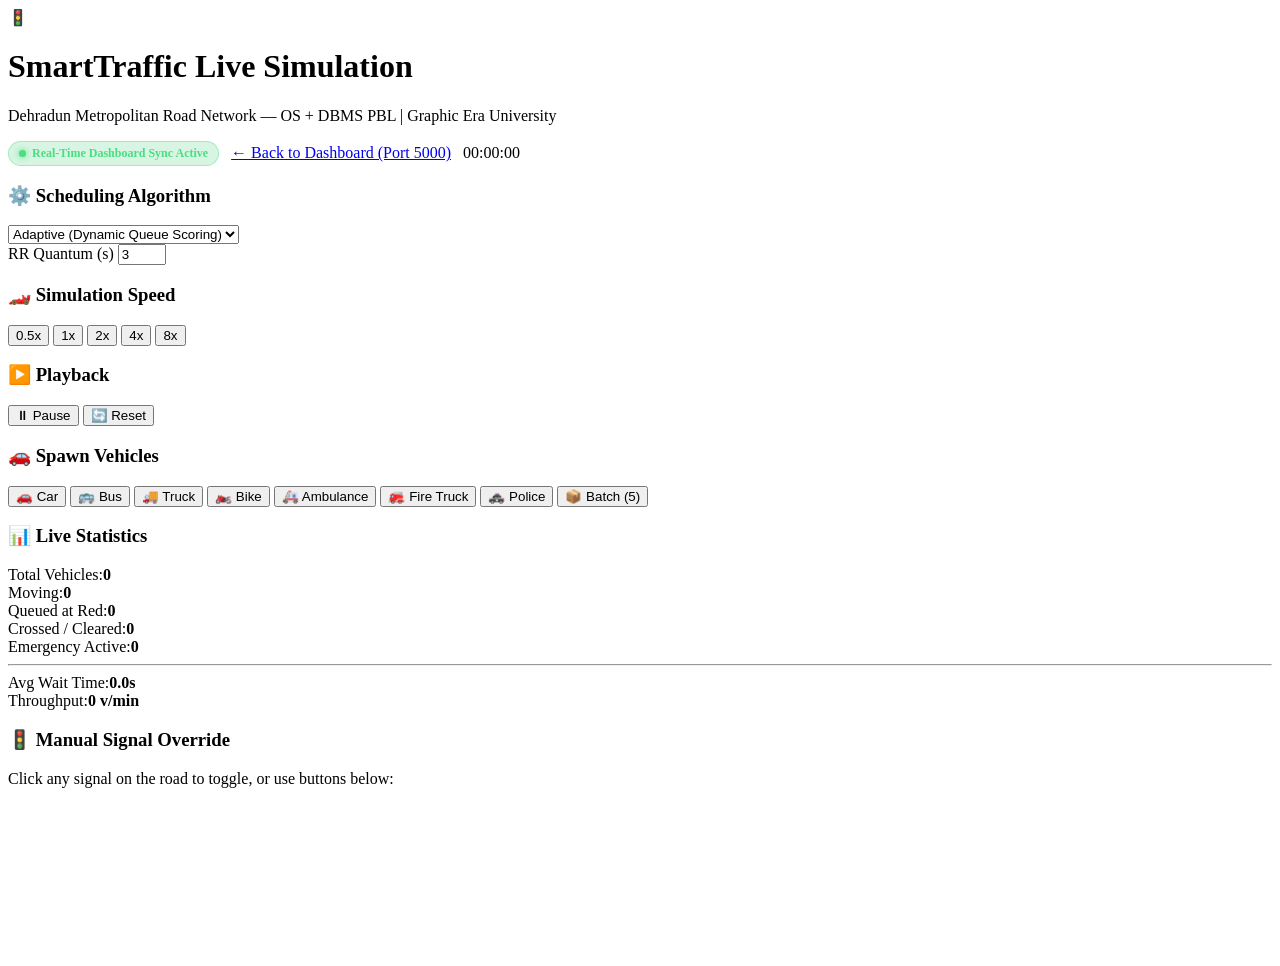
==== frontend/simulation.html @ 15d2e590 "feat: complete Smart Traffic Management System implementation" ====
<!DOCTYPE html>
<html lang="en">
<head>
  <meta charset="UTF-8">
  <meta name="viewport" content="width=device-width, initial-scale=1.0">
  <title>SmartTraffic — Live Road Simulation | Dehradun Metropolitan</title>
  <link rel="stylesheet" href="/css/simulation.css">
</head>
<body>

  <!-- Top Header Bar -->
  <header class="sim-header">
    <div class="sim-header-left">
      <div class="sim-logo">🚦</div>
      <div>
        <h1>SmartTraffic Live Simulation</h1>
        <p>Dehradun Metropolitan Road Network — OS + DBMS PBL | Graphic Era University</p>
      </div>
    </div>
    <div class="sim-header-right" style="display:flex;align-items:center;gap:12px;">
      <span class="badge" id="sync-status-badge" style="background: rgba(34,197,94,0.18); color: #4ade80; border: 1px solid rgba(74,222,128,0.4); padding: 4px 10px; border-radius: 999px; font-size: 0.75rem; font-weight: 700; display: inline-flex; align-items: center; gap: 6px;">
        <span style="width:7px;height:7px;border-radius:50%;background:#4ade80;box-shadow:0 0 6px #4ade80;display:inline-block;"></span>
        Real-Time Dashboard Sync Active
      </span>
      <a href="http://localhost:5000" id="link-dashboard" class="header-link">← Back to Dashboard (Port 5000)</a>
      <span class="sim-clock" id="sim-clock">00:00:00</span>
    </div>
  </header>

  <!-- Main Simulation Layout -->
  <div class="sim-layout">

    <!-- Left: Controls Panel -->
    <aside class="sim-sidebar">

      <!-- Algorithm & Speed -->
      <div class="panel">
        <h3>⚙️ Scheduling Algorithm</h3>
        <select id="sim-algorithm">
          <option value="ADAPTIVE" selected>Adaptive (Dynamic Queue Scoring)</option>
          <option value="PRIORITY">Priority (Emergency Preemption)</option>
          <option value="ROUND_ROBIN">Round Robin (Time-Sliced)</option>
          <option value="FCFS">First-Come First-Served</option>
        </select>
        <div class="field-row">
          <label>RR Quantum (s)</label>
          <input type="number" id="sim-quantum" value="3" min="1" max="15">
        </div>
      </div>

      <div class="panel">
        <h3>🏎️ Simulation Speed</h3>
        <div class="speed-btns">
          <button class="speed-btn" data-speed="0.5">0.5x</button>
          <button class="speed-btn active" data-speed="1">1x</button>
          <button class="speed-btn" data-speed="2">2x</button>
          <button class="speed-btn" data-speed="4">4x</button>
          <button class="speed-btn" data-speed="8">8x</button>
        </div>
      </div>

      <!-- Playback Controls -->
      <div class="panel">
        <h3>▶️ Playback</h3>
        <div class="playback-btns">
          <button class="ctrl-btn play" id="btn-play-pause">⏸ Pause</button>
          <button class="ctrl-btn" id="btn-reset-sim">🔄 Reset</button>
        </div>
      </div>

      <!-- Spawn Vehicles -->
      <div class="panel">
        <h3>🚗 Spawn Vehicles</h3>
        <div class="spawn-grid">
          <button class="spawn-btn car" id="btn-spawn-car">🚗 Car</button>
          <button class="spawn-btn bus" id="btn-spawn-bus">🚌 Bus</button>
          <button class="spawn-btn truck" id="btn-spawn-truck">🚚 Truck</button>
          <button class="spawn-btn moto" id="btn-spawn-moto">🏍️ Bike</button>
          <button class="spawn-btn ambulance" id="btn-spawn-ambulance">🚑 Ambulance</button>
          <button class="spawn-btn fire" id="btn-spawn-fire">🚒 Fire Truck</button>
          <button class="spawn-btn police" id="btn-spawn-police">🚓 Police</button>
          <button class="spawn-btn batch" id="btn-spawn-batch">📦 Batch (5)</button>
        </div>
      </div>

      <!-- Live Stats -->
      <div class="panel stats-panel">
        <h3>📊 Live Statistics</h3>
        <div class="stat-row"><span>Total Vehicles:</span><b id="stat-total">0</b></div>
        <div class="stat-row"><span>Moving:</span><b id="stat-moving" class="green">0</b></div>
        <div class="stat-row"><span>Queued at Red:</span><b id="stat-queued" class="red">0</b></div>
        <div class="stat-row"><span>Crossed / Cleared:</span><b id="stat-cleared" class="blue">0</b></div>
        <div class="stat-row"><span>Emergency Active:</span><b id="stat-emergency" class="orange">0</b></div>
        <hr>
        <div class="stat-row"><span>Avg Wait Time:</span><b id="stat-avg-wait">0.0s</b></div>
        <div class="stat-row"><span>Throughput:</span><b id="stat-throughput">0 v/min</b></div>
      </div>

      <!-- Junction Signal Overrides -->
      <div class="panel">
        <h3>🚦 Manual Signal Override</h3>
        <p class="panel-hint">Click any signal on the road to toggle, or use buttons below:</p>
        <div id="junction-controls"></div>
      </div>

    </aside>

    <!-- Center: Canvas Road Network -->
    <main class="sim-canvas-wrap">
      <canvas id="sim-canvas"></canvas>
      <!-- Floating Junction Labels rendered over canvas -->
      <div class="junction-labels" id="junction-labels"></div>
    </main>

  </div>

  <script src="/js/traffic-sim.js"></script>
</body>
</html>
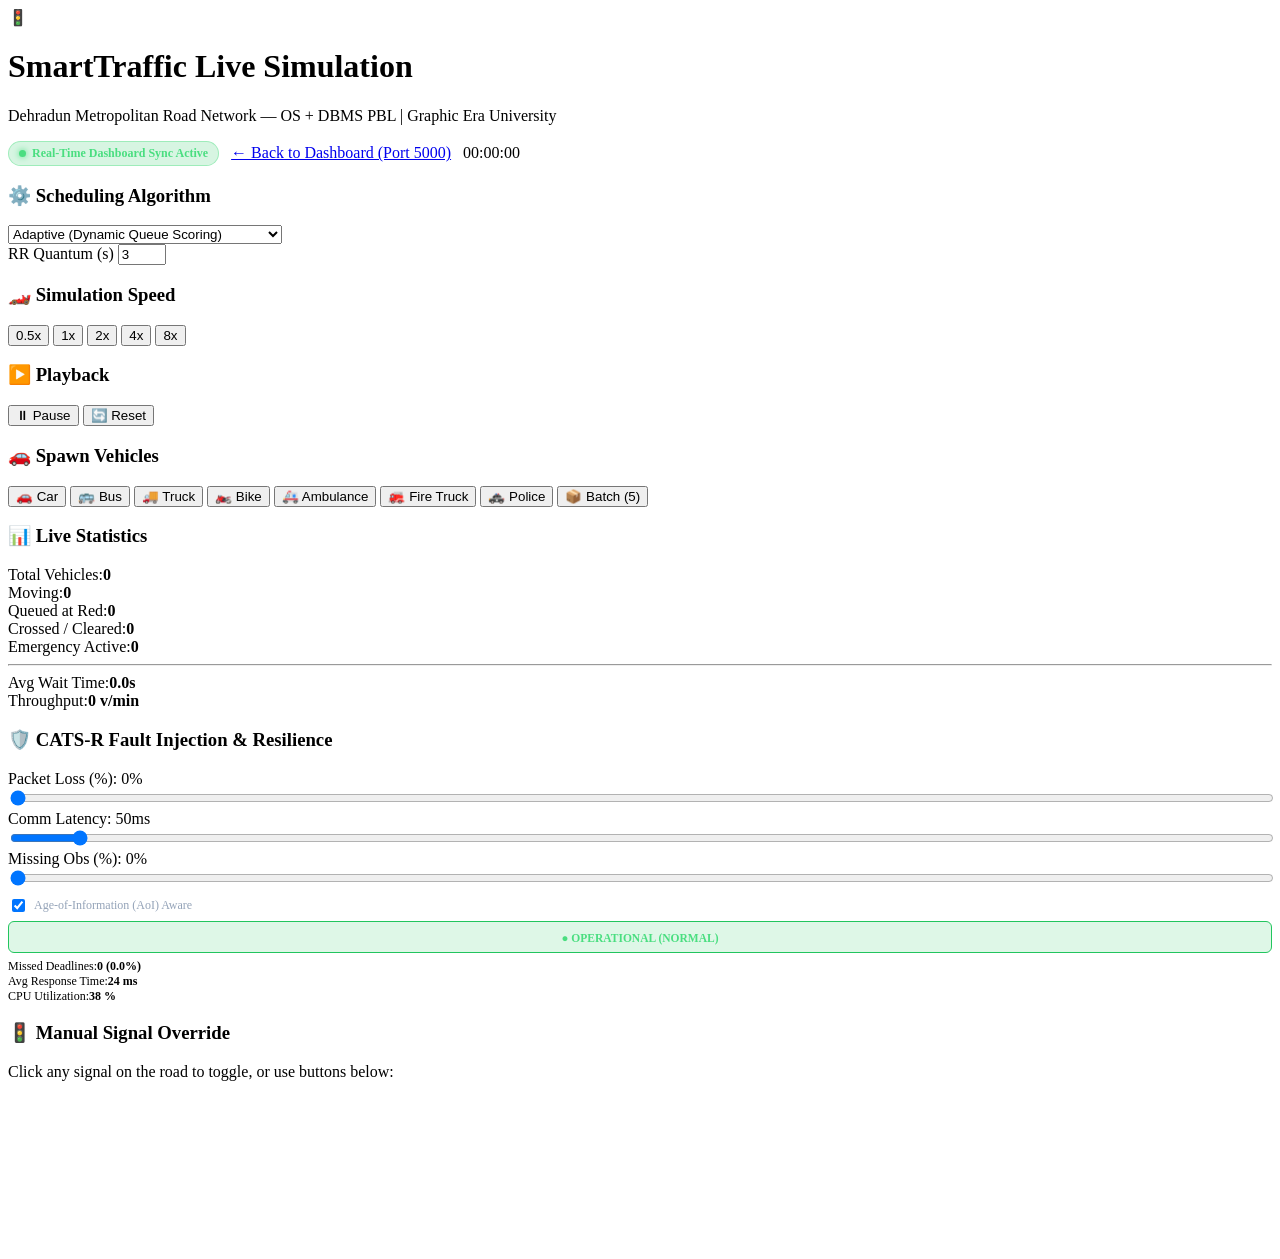
==== commit a6048204: "Initial commit" ====
--- a/frontend/simulation.html
+++ b/frontend/simulation.html
@@ -38,6 +38,7 @@
         <h3>⚙️ Scheduling Algorithm</h3>
         <select id="sim-algorithm">
           <option value="ADAPTIVE" selected>Adaptive (Dynamic Queue Scoring)</option>
+          <option value="EDF">EDF (Earliest Deadline First — Real-Time)</option>
           <option value="PRIORITY">Priority (Emergency Preemption)</option>
           <option value="ROUND_ROBIN">Round Robin (Time-Sliced)</option>
           <option value="FCFS">First-Come First-Served</option>
@@ -96,6 +97,42 @@
         <div class="stat-row"><span>Throughput:</span><b id="stat-throughput">0 v/min</b></div>
       </div>
 
+      <!-- CATS-R Resilience & Fault Injection Panel -->
+      <div class="panel resilience-panel">
+        <h3>🛡️ CATS-R Fault Injection & Resilience</h3>
+        
+        <div class="resilience-row">
+          <label>Packet Loss (%): <span id="val-packet-loss">0%</span></label>
+          <input type="range" id="input-packet-loss" min="0" max="25" value="0" step="5" style="width:100%;">
+        </div>
+
+        <div class="resilience-row">
+          <label>Comm Latency: <span id="val-latency">50ms</span></label>
+          <input type="range" id="input-latency" min="0" max="1000" value="50" step="50" style="width:100%;">
+        </div>
+
+        <div class="resilience-row">
+          <label>Missing Obs (%): <span id="val-missing-obs">0%</span></label>
+          <input type="range" id="input-missing-obs" min="0" max="30" value="0" step="5" style="width:100%;">
+        </div>
+
+        <div class="resilience-toggle" style="margin: 6px 0;">
+          <label style="font-size:0.75rem; color: #94a3b8; cursor:pointer; display:flex; align-items:center; gap:6px;">
+            <input type="checkbox" id="check-data-age" checked> Age-of-Information (AoI) Aware
+          </label>
+        </div>
+
+        <div class="fallback-status-box" id="fallback-status-box" style="margin: 6px 0; padding: 6px; border-radius: 6px; background: rgba(34,197,94,0.15); border: 1px solid #22c55e; text-align: center;">
+          <span class="fallback-indicator" id="fallback-indicator" style="font-size: 0.72rem; font-weight: 700; color: #4ade80;">● OPERATIONAL (NORMAL)</span>
+        </div>
+
+        <div class="os-metrics" style="font-size:0.75rem; margin-top:4px;">
+          <div class="stat-row"><span>Missed Deadlines:</span><b id="stat-missed-deadlines" class="green">0 (0.0%)</b></div>
+          <div class="stat-row"><span>Avg Response Time:</span><b id="stat-resp-time">24 ms</b></div>
+          <div class="stat-row"><span>CPU Utilization:</span><b id="stat-cpu-util">38 %</b></div>
+        </div>
+      </div>
+
       <!-- Junction Signal Overrides -->
       <div class="panel">
         <h3>🚦 Manual Signal Override</h3>
